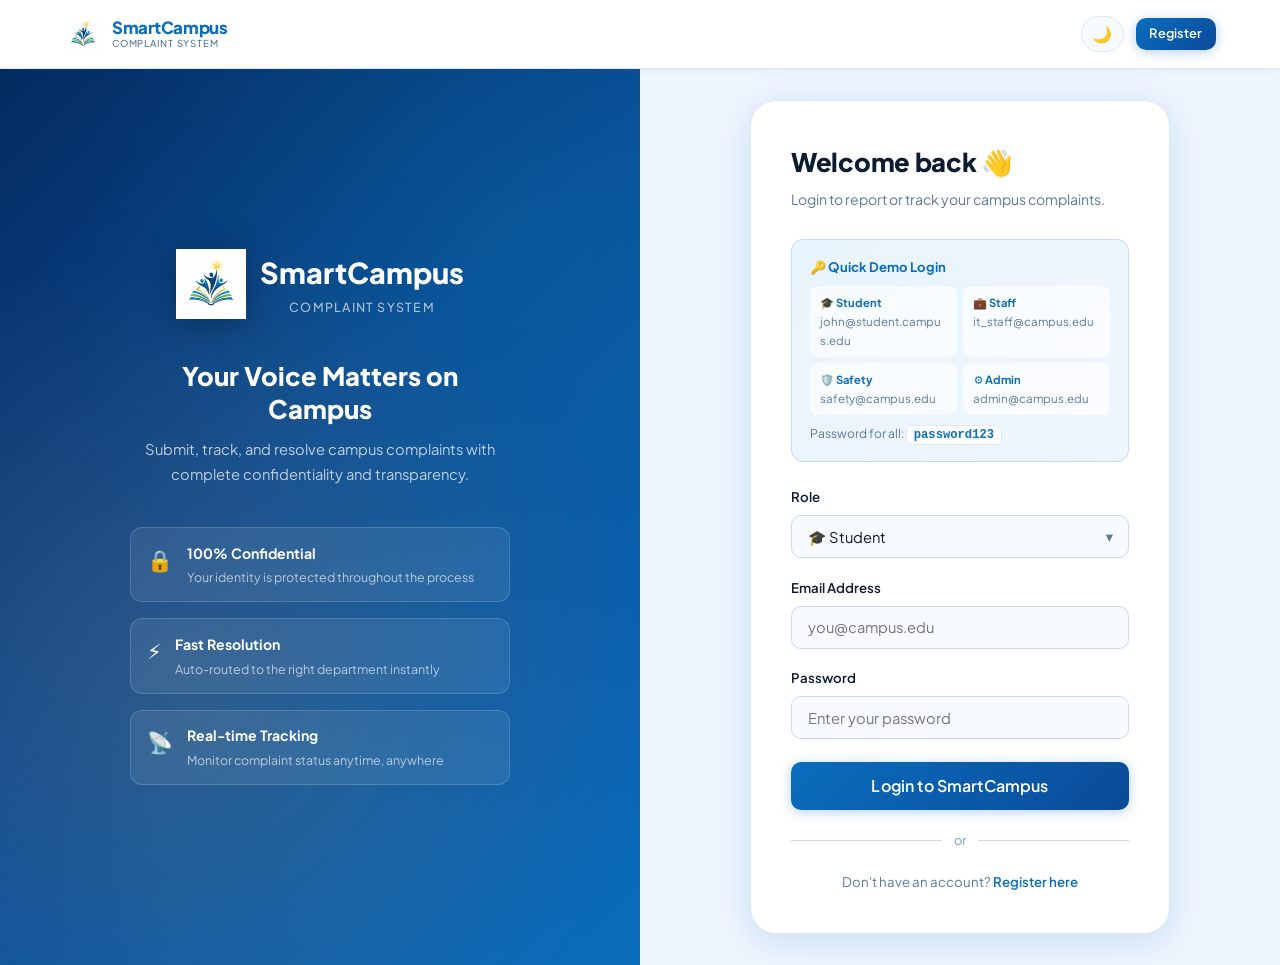
==== smart-campus-complaint-system/frontend/admin-dashboard.html @ 71bb2d89 "Initial commit" ====
<!DOCTYPE html>
<html lang="en">
<head>
    <meta charset="UTF-8">
    <meta name="viewport" content="width=device-width, initial-scale=1.0">
    <title>Admin Dashboard | Smart Campus</title>
    <meta name="description" content="Smart Campus Complaint System — Administrator Control Panel for managing users, complaints, and system analytics.">
    <link href="https://fonts.googleapis.com/css2?family=Inter:wght@400;500;600;700;800&display=swap" rel="stylesheet">
    <link rel="stylesheet" href="css/style.css">
    <link rel="stylesheet" href="css/dark-mode.css">
    <style>
        :root {
            --admin-accent: #0a6ebd;
            --admin-accent2: #00b4a0;
            --admin-danger: #ef4444;
            --admin-success: #10b981;
            --admin-warning: #f4a61d;
            --admin-info: #0a6ebd;
            --sidebar-w: 260px;
        }

        * { box-sizing: border-box; }

        body { margin: 0; font-family: 'Plus Jakarta Sans', sans-serif; }

        /* ── Layout ──────────────────────────────────────── */
        .admin-layout { display: flex; min-height: 100vh; }

        /* ── Sidebar ─────────────────────────────────────── */
        .admin-sidebar {
            width: var(--sidebar-w);
            background: linear-gradient(160deg, #042b5f 0%, #0a4a99 55%, #0a6ebd 100%);
            color: #fff;
            display: flex;
            flex-direction: column;
            position: fixed;
            top: 0; left: 0;
            height: 100vh;
            z-index: 100;
            box-shadow: 4px 0 24px rgba(0,0,0,0.18);
        }

        .sidebar-brand {
            padding: 1.75rem 1.5rem 1.25rem;
            border-bottom: 1px solid rgba(255,255,255,0.1);
        }
        .sidebar-brand .logo-text {
            font-size: 1.3rem;
            font-weight: 800;
            color: #fff;
            letter-spacing: -0.5px;
        }
        .sidebar-brand .logo-text span { color: #a5b4fc; }
        .sidebar-brand .badge-admin {
            display: inline-block;
            margin-top: 0.35rem;
            font-size: 0.7rem;
            font-weight: 700;
            background: rgba(165,180,252,0.18);
            color: #a5b4fc;
            padding: 0.15rem 0.6rem;
            border-radius: 999px;
            letter-spacing: 0.05em;
            text-transform: uppercase;
        }

        .sidebar-nav { padding: 1rem 0.75rem; flex: 1; overflow-y: auto; }
        .nav-section-label {
            font-size: 0.68rem;
            font-weight: 700;
            text-transform: uppercase;
            letter-spacing: 0.1em;
            color: rgba(165,180,252,0.6);
            padding: 0.75rem 0.75rem 0.4rem;
        }
        .sidebar-link {
            display: flex;
            align-items: center;
            gap: 0.75rem;
            padding: 0.65rem 0.9rem;
            border-radius: 10px;
            color: rgba(255,255,255,0.7);
            font-weight: 500;
            font-size: 0.88rem;
            text-decoration: none;
            transition: all 0.2s;
            cursor: pointer;
            border: none;
            background: none;
            width: 100%;
            text-align: left;
        }
        .sidebar-link:hover { background: rgba(255,255,255,0.1); color: #fff; }
        .sidebar-link.active {
            background: rgba(165,180,252,0.2);
            color: #a5b4fc;
            font-weight: 600;
        }
        .sidebar-link .nav-icon { font-size: 1.1rem; width: 20px; text-align: center; }
        .nav-badge {
            margin-left: auto;
            background: #ef4444;
            color: #fff;
            font-size: 0.65rem;
            font-weight: 700;
            padding: 0.1rem 0.45rem;
            border-radius: 999px;
            min-width: 18px;
            text-align: center;
        }

        .sidebar-footer {
            padding: 1rem 0.75rem;
            border-top: 1px solid rgba(255,255,255,0.1);
        }
        .admin-profile {
            display: flex;
            align-items: center;
            gap: 0.75rem;
            padding: 0.6rem 0.75rem;
            border-radius: 10px;
            background: rgba(255,255,255,0.07);
        }
        .admin-avatar {
            width: 36px; height: 36px;
            border-radius: 50%;
            background: linear-gradient(135deg, #6366f1, #8b5cf6);
            display: flex; align-items: center; justify-content: center;
            font-weight: 700; font-size: 0.85rem; color: #fff;
            flex-shrink: 0;
        }
        .admin-profile-info { overflow: hidden; }
        .admin-profile-name { font-size: 0.82rem; font-weight: 600; color: #fff; white-space: nowrap; overflow: hidden; text-overflow: ellipsis; }
        .admin-profile-role { font-size: 0.7rem; color: rgba(165,180,252,0.8); }

        /* ── Main ────────────────────────────────────────── */
        .admin-main {
            margin-left: var(--sidebar-w);
            flex: 1;
            background: var(--background, #f8fafc);
            min-height: 100vh;
            display: flex;
            flex-direction: column;
        }

        /* ── Top bar ─────────────────────────────────────── */
        .admin-topbar {
            display: flex;
            align-items: center;
            justify-content: space-between;
            padding: 1rem 2rem;
            background: var(--surface, #fff);
            border-bottom: 1px solid var(--border, #e2e8f0);
            position: sticky;
            top: 0;
            z-index: 50;
            gap: 1rem;
        }
        .topbar-title { font-size: 1.1rem; font-weight: 700; color: var(--text-main, #0f172a); }
        .topbar-right { display: flex; align-items: center; gap: 0.75rem; }
        .topbar-search {
            padding: 0.45rem 0.9rem;
            border: 1.5px solid var(--border, #e2e8f0);
            border-radius: 999px;
            font-size: 0.85rem;
            background: var(--background, #f8fafc);
            color: var(--text-main, #0f172a);
            outline: none;
            width: 220px;
            transition: border-color 0.2s;
        }
        .topbar-search:focus { border-color: var(--admin-accent); }

        /* ── Content ─────────────────────────────────────── */
        .admin-content { padding: 2rem; flex: 1; }

        /* ── Panels (views) ──────────────────────────────── */
        .panel { display: none; }
        .panel.active { display: block; animation: fadeIn 0.25s ease; }
        @keyframes fadeIn { from { opacity: 0; transform: translateY(8px); } to { opacity: 1; transform: translateY(0); } }

        /* ── Stats Grid ──────────────────────────────────── */
        .kpi-grid {
            display: grid;
            grid-template-columns: repeat(auto-fit, minmax(160px, 1fr));
            gap: 1.25rem;
            margin-bottom: 2rem;
        }
        .kpi-card {
            background: var(--surface, #fff);
            border: 1px solid var(--border, #e2e8f0);
            border-radius: 16px;
            padding: 1.4rem 1.25rem;
            display: flex;
            flex-direction: column;
            gap: 0.5rem;
            box-shadow: 0 2px 12px rgba(0,0,0,0.04);
            position: relative;
            overflow: hidden;
            transition: transform 0.2s, box-shadow 0.2s;
        }
        .kpi-card:hover { transform: translateY(-2px); box-shadow: 0 6px 24px rgba(10,110,189,0.12); }
        .kpi-card::before {
            content: '';
            position: absolute;
            top: 0; left: 0; right: 0;
            height: 3px;
            background: var(--kpi-color, var(--admin-accent));
            border-radius: 16px 16px 0 0;
        }
        .kpi-icon { font-size: 1.6rem; }
        .kpi-value { font-size: 2.2rem; font-weight: 800; color: var(--kpi-color, var(--admin-accent)); line-height: 1; }
        .kpi-label { font-size: 0.8rem; font-weight: 500; color: var(--text-muted, #64748b); }

        /* ── Charts row ──────────────────────────────────── */
        .charts-row {
            display: grid;
            grid-template-columns: 1fr 1fr;
            gap: 1.5rem;
            margin-bottom: 2rem;
        }
        .chart-card {
            background: var(--surface, #fff);
            border: 1px solid var(--border, #e2e8f0);
            border-radius: 16px;
            padding: 1.5rem;
            box-shadow: 0 2px 12px rgba(0,0,0,0.04);
        }
        .chart-card h4 { margin: 0 0 1.25rem; font-size: 0.95rem; font-weight: 700; color: var(--text-main, #0f172a); }

        /* Mini bar chart */
        .mini-bar { display: flex; flex-direction: column; gap: 0.6rem; }
        .bar-row { display: flex; align-items: center; gap: 0.75rem; font-size: 0.82rem; }
        .bar-label { width: 100px; color: var(--text-muted, #64748b); font-weight: 500; flex-shrink: 0; }
        .bar-track { flex: 1; background: var(--border, #e2e8f0); border-radius: 999px; height: 8px; overflow: hidden; }
        .bar-fill { height: 100%; border-radius: 999px; transition: width 0.8s ease; }
        .bar-count { width: 28px; text-align: right; font-weight: 600; color: var(--text-main, #0f172a); }

        /* Donut chart */
        .donut-wrap { display: flex; align-items: center; gap: 1.5rem; flex-wrap: wrap; }
        .donut-svg { flex-shrink: 0; }
        .donut-legend { display: flex; flex-direction: column; gap: 0.5rem; }
        .legend-item { display: flex; align-items: center; gap: 0.5rem; font-size: 0.8rem; }
        .legend-dot { width: 10px; height: 10px; border-radius: 50%; flex-shrink: 0; }

        /* ── Data Tables ─────────────────────────────────── */
        .table-header {
            display: flex;
            justify-content: space-between;
            align-items: center;
            margin-bottom: 1rem;
            flex-wrap: wrap;
            gap: 0.75rem;
        }
        .table-header h3 { margin: 0; font-size: 1rem; font-weight: 700; }
        .table-actions { display: flex; gap: 0.5rem; flex-wrap: wrap; }

        .admin-table-wrap {
            background: var(--surface, #fff);
            border: 1px solid var(--border, #e2e8f0);
            border-radius: 16px;
            overflow: hidden;
            box-shadow: 0 2px 12px rgba(0,0,0,0.04);
        }
        .admin-table {
            width: 100%;
            border-collapse: collapse;
            font-size: 0.85rem;
        }
        .admin-table thead th {
            background: var(--background, #f8fafc);
            padding: 0.85rem 1rem;
            text-align: left;
            font-size: 0.75rem;
            font-weight: 700;
            text-transform: uppercase;
            letter-spacing: 0.05em;
            color: var(--text-muted, #64748b);
            border-bottom: 1px solid var(--border, #e2e8f0);
        }
        .admin-table tbody tr {
            border-bottom: 1px solid var(--border, #e2e8f0);
            transition: background 0.15s;
        }
        .admin-table tbody tr:last-child { border-bottom: none; }
        .admin-table tbody tr:hover { background: rgba(10,110,189,0.04); }
        .admin-table td { padding: 0.85rem 1rem; color: var(--text-main, #0f172a); vertical-align: middle; }

        .user-cell { display: flex; align-items: center; gap: 0.65rem; }
        .user-avatar-sm {
            width: 30px; height: 30px;
            border-radius: 50%;
            display: flex; align-items: center; justify-content: center;
            font-size: 0.75rem; font-weight: 700; color: #fff;
            flex-shrink: 0;
        }
        .user-name-sm { font-weight: 600; color: var(--text-main, #0f172a); }
        .user-email-sm { font-size: 0.75rem; color: var(--text-muted, #64748b); }

        /* ── Badges ──────────────────────────────────────── */
        .role-badge {
            padding: 0.2rem 0.65rem;
            border-radius: 999px;
            font-size: 0.72rem;
            font-weight: 700;
            display: inline-block;
        }
        .role-ADMIN       { background: #ede9fe; color: #6d28d9; }
        .role-STUDENT     { background: #dbeafe; color: #1d4ed8; }
        .role-STAFF       { background: #d1fae5; color: #065f46; }
        .role-DEPARTMENT_HEAD { background: #fef3c7; color: #92400e; }
        .role-SAFETY_OFFICER  { background: #fce7f3; color: #9d174d; }

        .status-badge {
            padding: 0.2rem 0.65rem;
            border-radius: 999px;
            font-size: 0.72rem;
            font-weight: 700;
            display: inline-block;
        }

        /* ── Complaint cards (complaints panel) ──────────── */
        .complaints-toolbar {
            display: flex;
            gap: 0.75rem;
            margin-bottom: 1.5rem;
            flex-wrap: wrap;
            align-items: center;
        }
        .filter-chip {
            padding: 0.35rem 0.9rem;
            border: 1.5px solid var(--border, #e2e8f0);
            border-radius: 999px;
            font-size: 0.82rem;
            font-weight: 500;
            cursor: pointer;
            background: var(--surface, #fff);
            color: var(--text-muted, #64748b);
            transition: all 0.2s;
        }
        .filter-chip.active, .filter-chip:hover {
            border-color: var(--admin-accent);
            color: var(--admin-accent);
            background: rgba(10,110,189,0.07);
        }
        .search-input {
            padding: 0.4rem 0.85rem;
            border: 1.5px solid var(--border, #e2e8f0);
            border-radius: 999px;
            font-size: 0.83rem;
            background: var(--surface, #fff);
            color: var(--text-main, #0f172a);
            outline: none;
            min-width: 200px;
            transition: border-color 0.2s;
        }
        .search-input:focus { border-color: var(--admin-accent); }

        /* Complaint row cards */
        .complaint-row {
            background: var(--surface, #fff);
            border: 1px solid var(--border, #e2e8f0);
            border-radius: 14px;
            padding: 1.2rem 1.5rem;
            margin-bottom: 0.85rem;
            display: flex;
            gap: 1.25rem;
            align-items: flex-start;
            transition: all 0.2s;
            cursor: pointer;
        }
        .complaint-row:hover {
            border-color: rgba(10,110,189,0.35);
            box-shadow: 0 4px 18px rgba(10,110,189,0.1);
        }
        .complaint-row-left { flex: 1; min-width: 0; }
        .complaint-row-right { display: flex; flex-direction: column; gap: 0.5rem; align-items: flex-end; flex-shrink: 0; }
        .complaint-num { font-size: 0.78rem; font-weight: 600; color: var(--admin-accent); margin-bottom: 0.3rem; }
        .complaint-desc { font-size: 0.92rem; font-weight: 600; color: var(--text-main, #0f172a); margin-bottom: 0.4rem; white-space: nowrap; overflow: hidden; text-overflow: ellipsis; }
        .complaint-meta { display: flex; gap: 1rem; flex-wrap: wrap; font-size: 0.78rem; color: var(--text-muted, #64748b); }

        /* ── Buttons ─────────────────────────────────────── */
        .btn { padding: 0.5rem 1rem; border-radius: 8px; font-size: 0.85rem; font-weight: 600; border: none; cursor: pointer; transition: all 0.2s; text-decoration: none; display: inline-flex; align-items: center; gap: 0.4rem; }
        .btn-primary { background: linear-gradient(135deg, var(--admin-accent), var(--admin-accent2)); color: #fff; }
        .btn-primary:hover { opacity: 0.9; transform: translateY(-1px); }
        .btn-secondary { background: var(--background, #f1f5f9); color: var(--text-main, #0f172a); border: 1px solid var(--border, #e2e8f0); }
        .btn-secondary:hover { background: var(--border, #e2e8f0); }
        .btn-danger { background: #fef2f2; color: #ef4444; border: 1px solid #fecaca; }
        .btn-danger:hover { background: #ef4444; color: #fff; }
        .btn-sm { padding: 0.3rem 0.65rem; font-size: 0.77rem; border-radius: 6px; }
        .btn-xs { padding: 0.2rem 0.5rem; font-size: 0.72rem; border-radius: 5px; }

        /* ── Modal ───────────────────────────────────────── */
        .modal-overlay {
            display: none;
            position: fixed; inset: 0;
            background: rgba(0,0,0,0.55);
            backdrop-filter: blur(4px);
            z-index: 200;
            justify-content: center;
            align-items: flex-start;
            padding: 3rem 1rem;
            overflow-y: auto;
        }
        .modal-overlay.open { display: flex; }
        .modal-box {
            background: var(--surface, #fff);
            border-radius: 18px;
            width: 100%;
            max-width: 580px;
            box-shadow: 0 16px 60px rgba(0,0,0,0.2);
            animation: modalIn 0.25s ease;
            margin: auto;
        }
        @keyframes modalIn { from { transform: scale(0.95); opacity: 0; } to { transform: scale(1); opacity: 1; } }
        .modal-head {
            display: flex;
            justify-content: space-between;
            align-items: center;
            padding: 1.5rem 1.75rem;
            border-bottom: 1px solid var(--border, #e2e8f0);
        }
        .modal-head h3 { margin: 0; font-size: 1rem; font-weight: 700; }
        .modal-close { background: none; border: none; font-size: 1.4rem; cursor: pointer; color: var(--text-muted, #64748b); line-height: 1; padding: 0; }
        .modal-body { padding: 1.75rem; }
        .modal-foot { padding: 1rem 1.75rem; border-top: 1px solid var(--border, #e2e8f0); display: flex; gap: 0.75rem; justify-content: flex-end; }

        .form-field { margin-bottom: 1.1rem; }
        .form-field label { display: block; font-size: 0.82rem; font-weight: 600; margin-bottom: 0.4rem; color: var(--text-main, #0f172a); }
        .form-control {
            width: 100%;
            padding: 0.6rem 0.9rem;
            border: 1.5px solid var(--border, #e2e8f0);
            border-radius: 8px;
            font-size: 0.88rem;
            background: var(--background, #f8fafc);
            color: var(--text-main, #0f172a);
            outline: none;
            transition: border-color 0.2s;
            font-family: inherit;
        }
        .form-control:focus { border-color: var(--admin-accent); }

        .detail-grid { display: grid; grid-template-columns: 1fr 1fr; gap: 0.85rem; margin-bottom: 1.25rem; }
        .detail-item .dl { font-size: 0.75rem; color: var(--text-muted, #64748b); font-weight: 500; margin-bottom: 0.15rem; }
        .detail-item .dv { font-size: 0.9rem; font-weight: 600; color: var(--text-main, #0f172a); }

        /* ── Toast ───────────────────────────────────────── */
        .toast-container { position: fixed; bottom: 1.5rem; right: 1.5rem; z-index: 999; display: flex; flex-direction: column; gap: 0.5rem; }
        .toast {
            padding: 0.8rem 1.25rem;
            border-radius: 10px;
            font-size: 0.85rem;
            font-weight: 600;
            color: #fff;
            box-shadow: 0 4px 16px rgba(0,0,0,0.15);
            animation: toastIn 0.3s ease;
            max-width: 320px;
        }
        .toast.success { background: #10b981; }
        .toast.error { background: #ef4444; }
        .toast.info { background: #3b82f6; }
        @keyframes toastIn { from { opacity:0; transform:translateY(8px); } to { opacity:1; transform:translateY(0); } }

        /* ── Empty / Loading states ──────────────────────── */
        .empty-state { text-align: center; padding: 3.5rem 1.5rem; color: var(--text-muted, #64748b); }
        .empty-icon { font-size: 2.5rem; margin-bottom: 0.75rem; }
        .loading-row { text-align: center; padding: 2rem; color: var(--text-muted, #64748b); font-size: 0.9rem; animation: pulse 1.5s infinite; }
        @keyframes pulse { 0%,100%{opacity:1;} 50%{opacity:0.5;} }

        /* ── Confirm dialog ──────────────────────────────── */
        .confirm-modal { max-width: 400px; }
        .confirm-icon { font-size: 2.5rem; text-align: center; margin-bottom: 0.75rem; }
        .confirm-text { text-align: center; font-size: 0.9rem; color: var(--text-muted, #64748b); margin-bottom: 0.5rem; }
        .confirm-name { text-align: center; font-weight: 700; color: var(--text-main, #0f172a); margin-bottom: 1.25rem; }
    </style>
</head>
<body>
<div class="admin-layout">

    <!-- ════════════ SIDEBAR ════════════ -->
    <aside class="admin-sidebar">
        <div class="sidebar-brand">
            <div style="display:flex;align-items:center;gap:10px;margin-bottom:0.4rem;">
                <img src="assets/images/logo.png" alt="Logo" style="width:40px;height:40px;object-fit:contain;filter:brightness(1.1)drop-shadow(0 2px 6px rgba(0,0,0,0.3));" onerror="this.style.display='none'">
                <div>
                    <div class="logo-text" style="font-size:1.1rem;">SmartCampus</div>
                    <div class="badge-admin">Admin Panel</div>
                </div>
            </div>
        </div>

        <nav class="sidebar-nav">
            <div class="nav-section-label">Main</div>
            <button class="sidebar-link active" onclick="showPanel('overview')" id="nav-overview">
                <span class="nav-icon">📊</span> Overview
            </button>
            <button class="sidebar-link" onclick="showPanel('complaints')" id="nav-complaints">
                <span class="nav-icon">📋</span> All Complaints
                <span class="nav-badge" id="nav-pending-count">—</span>
            </button>

            <div class="nav-section-label" style="margin-top:0.5rem;">Management</div>
            <button class="sidebar-link" onclick="showPanel('users')" id="nav-users">
                <span class="nav-icon">👥</span> Manage Users
            </button>
            <button class="sidebar-link" onclick="showPanel('categories')" id="nav-categories">
                <span class="nav-icon">📁</span> Categories
            </button>
            <button class="sidebar-link" onclick="showPanel('departments')" id="nav-departments">
                <span class="nav-icon">🏢</span> Departments
            </button>
        </nav>

        <div class="sidebar-footer">
            <div class="admin-profile">
                <div class="admin-avatar" id="sidebar-avatar">A</div>
                <div class="admin-profile-info">
                    <div class="admin-profile-name" id="sidebar-email">Administrator</div>
                    <div class="admin-profile-role">System Admin</div>
                </div>
            </div>
            <button class="sidebar-link" onclick="doLogout()" style="margin-top:0.5rem;color:#fca5a5;">
                <span class="nav-icon">🚪</span> Logout
            </button>
            <button id="theme-toggle" class="sidebar-link" style="margin-top:0.25rem;">
                <span class="nav-icon">🌙</span> Toggle Theme
            </button>
        </div>
    </aside>

    <!-- ════════════ MAIN ════════════ -->
    <div class="admin-main">

        <!-- Top Bar -->
        <div class="admin-topbar">
            <div class="topbar-title" id="topbar-title">System Overview</div>
            <div class="topbar-right">
                <input type="text" id="global-search" class="topbar-search" placeholder="🔍  Search complaints...">
                <span id="topbar-user" style="font-size:0.85rem;font-weight:500;color:var(--text-muted);"></span>
            </div>
        </div>

        <!-- Content -->
        <div class="admin-content">

            <!-- ── PANEL: Overview ── -->
            <div id="panel-overview" class="panel active">

                <div style="margin-bottom:1.75rem;">
                    <h2 style="margin:0 0 0.25rem;font-size:1.5rem;font-weight:800;">Welcome back, Administrator 👋</h2>
                    <p style="margin:0;color:var(--text-muted);font-size:0.9rem;">Here's what's happening across the campus system today.</p>
                </div>

                <!-- KPI Cards -->
                <div class="kpi-grid" id="kpi-grid">
                    <div class="kpi-card" style="--kpi-color:#6366f1;"><span class="kpi-icon">📈</span><span class="kpi-value" id="kpi-total">—</span><span class="kpi-label">Total Complaints</span></div>
                    <div class="kpi-card" style="--kpi-color:#f59e0b;"><span class="kpi-icon">⏳</span><span class="kpi-value" id="kpi-pending">—</span><span class="kpi-label">Pending</span></div>
                    <div class="kpi-card" style="--kpi-color:#3b82f6;"><span class="kpi-icon">🔄</span><span class="kpi-value" id="kpi-inprogress">—</span><span class="kpi-label">In Progress</span></div>
                    <div class="kpi-card" style="--kpi-color:#10b981;"><span class="kpi-icon">✅</span><span class="kpi-value" id="kpi-resolved">—</span><span class="kpi-label">Resolved</span></div>
                    <div class="kpi-card" style="--kpi-color:#7c3aed;"><span class="kpi-icon">🚨</span><span class="kpi-value" id="kpi-escalated">—</span><span class="kpi-label">Escalated</span></div>
                    <div class="kpi-card" style="--kpi-color:#0ea5e9;"><span class="kpi-icon">👤</span><span class="kpi-value" id="kpi-users">—</span><span class="kpi-label">Total Users</span></div>
                </div>

                <!-- Charts -->
                <div class="charts-row">
                    <div class="chart-card">
                        <h4>📊 Complaints by Status</h4>
                        <div class="mini-bar" id="status-chart">
                            <div class="loading-row">Loading chart...</div>
                        </div>
                    </div>
                    <div class="chart-card">
                        <h4>📁 Complaints by Category</h4>
                        <div class="mini-bar" id="category-chart">
                            <div class="loading-row">Loading chart...</div>
                        </div>
                    </div>
                </div>

                <!-- Recent Complaints -->
                <div style="background:var(--surface);border:1px solid var(--border);border-radius:16px;overflow:hidden;box-shadow:0 2px 12px rgba(0,0,0,0.04);">
                    <div style="padding:1.25rem 1.5rem;border-bottom:1px solid var(--border);display:flex;justify-content:space-between;align-items:center;">
                        <h4 style="margin:0;font-size:0.95rem;font-weight:700;">🕐 Recent Activity</h4>
                        <button class="btn btn-secondary btn-sm" onclick="showPanel('complaints')">View All</button>
                    </div>
                    <table class="admin-table">
                        <thead>
                            <tr>
                                <th>Complaint #</th>
                                <th>Description</th>
                                <th>Category</th>
                                <th>Status</th>
                                <th>Priority</th>
                                <th>Date</th>
                            </tr>
                        </thead>
                        <tbody id="recent-tbody">
                            <tr><td colspan="6" class="loading-row">Loading...</td></tr>
                        </tbody>
                    </table>
                </div>
            </div>

            <!-- ── PANEL: Complaints ── -->
            <div id="panel-complaints" class="panel">
                <div class="table-header">
                    <h3>📋 All Complaints Registry</h3>
                    <div class="table-actions">
                        <button class="btn btn-secondary btn-sm" onclick="loadComplaints()">🔄 Refresh</button>
                    </div>
                </div>

                <div class="complaints-toolbar">
                    <button class="filter-chip active" data-status="ALL">All</button>
                    <button class="filter-chip" data-status="PENDING">⏳ Pending</button>
                    <button class="filter-chip" data-status="IN_PROGRESS">🔄 In Progress</button>
                    <button class="filter-chip" data-status="RESOLVED">✅ Resolved</button>
                    <button class="filter-chip" data-status="CLOSED">🔒 Closed</button>
                    <button class="filter-chip" data-status="ESCALATED">🚨 Escalated</button>
                    <input type="text" id="complaint-search" class="search-input" placeholder="Search description or category...">
                </div>

                <div id="complaint-cards">
                    <div class="loading-row">Loading complaints...</div>
                </div>
            </div>

            <!-- ── PANEL: Users ── -->
            <div id="panel-users" class="panel">
                <div class="table-header">
                    <h3>👥 User Management</h3>
                    <div class="table-actions">
                        <input type="text" id="user-search" class="search-input" placeholder="Search name or email...">
                        <select id="user-role-filter" class="form-control" style="width:auto;padding:0.4rem 0.75rem;">
                            <option value="ALL">All Roles</option>
                            <option value="STUDENT">Student</option>
                            <option value="STAFF">Staff</option>
                            <option value="DEPARTMENT_HEAD">Dept. Head</option>
                            <option value="SAFETY_OFFICER">Safety Officer</option>
                            <option value="ADMIN">Admin</option>
                        </select>
                        <button class="btn btn-secondary btn-sm" onclick="loadUsers()">🔄 Refresh</button>
                    </div>
                </div>

                <div class="admin-table-wrap">
                    <table class="admin-table">
                        <thead>
                            <tr>
                                <th>User</th>
                                <th>College ID</th>
                                <th>Role</th>
                                <th>Department</th>
                                <th>Year / Section</th>
                                <th>Phone</th>
                                <th>Actions</th>
                            </tr>
                        </thead>
                        <tbody id="users-tbody">
                            <tr><td colspan="7" class="loading-row">Loading users...</td></tr>
                        </tbody>
                    </table>
                </div>
            </div>

            <!-- ── PANEL: Categories ── -->
            <div id="panel-categories" class="panel">
                <div class="table-header">
                    <h3>📁 Complaint Categories</h3>
                </div>
                <div class="admin-table-wrap">
                    <table class="admin-table">
                        <thead>
                            <tr><th>ID</th><th>Category Name</th><th>Type</th><th>Default Department</th></tr>
                        </thead>
                        <tbody>
                            <tr><td>1</td><td>Hostel</td><td><span class="role-badge role-STUDENT">NORMAL</span></td><td>Hostel Department</td></tr>
                            <tr><td>2</td><td>Internet/Wi-Fi</td><td><span class="role-badge role-STUDENT">NORMAL</span></td><td>IT Department</td></tr>
                            <tr><td>3</td><td>Electricity</td><td><span class="role-badge role-STUDENT">NORMAL</span></td><td>Electrical Department</td></tr>
                            <tr><td>4</td><td>Water</td><td><span class="role-badge role-STUDENT">NORMAL</span></td><td>Maintenance Department</td></tr>
                            <tr><td>5</td><td>Cleaning</td><td><span class="role-badge role-STUDENT">NORMAL</span></td><td>Maintenance Department</td></tr>
                            <tr><td>6</td><td>Infrastructure</td><td><span class="role-badge role-STUDENT">NORMAL</span></td><td>Maintenance Department</td></tr>
                            <tr><td>7</td><td>Ragging</td><td><span class="role-badge role-SAFETY_OFFICER">SENSITIVE</span></td><td>Student Welfare</td></tr>
                            <tr><td>8</td><td>Harassment</td><td><span class="role-badge role-SAFETY_OFFICER">SENSITIVE</span></td><td>Student Welfare</td></tr>
                            <tr><td>9</td><td>Suspected drug activity</td><td><span class="role-badge role-SAFETY_OFFICER">SENSITIVE</span></td><td>Student Welfare</td></tr>
                        </tbody>
                    </table>
                </div>
            </div>

            <!-- ── PANEL: Departments ── -->
            <div id="panel-departments" class="panel">
                <div class="table-header">
                    <h3>🏢 Departments</h3>
                </div>
                <div class="admin-table-wrap">
                    <table class="admin-table">
                        <thead>
                            <tr><th>ID</th><th>Department Name</th><th>Description</th></tr>
                        </thead>
                        <tbody>
                            <tr><td>1</td><td>Hostel Department</td><td>Handles hostel related issues</td></tr>
                            <tr><td>2</td><td>IT Department</td><td>Handles internet and network issues</td></tr>
                            <tr><td>3</td><td>Electrical Department</td><td>Handles electricity and wiring issues</td></tr>
                            <tr><td>4</td><td>Maintenance Department</td><td>Handles water, cleaning and infrastructure</td></tr>
                            <tr><td>5</td><td>Student Welfare</td><td>Handles student safety, anti-ragging and sensitive issues</td></tr>
                        </tbody>
                    </table>
                </div>
            </div>

        </div><!-- /admin-content -->
    </div><!-- /admin-main -->
</div><!-- /admin-layout -->

<!-- Toast container -->
<div class="toast-container" id="toast-container"></div>

<!-- ══ MODAL: Manage Complaint ══ -->
<div class="modal-overlay" id="complaint-modal">
    <div class="modal-box">
        <div class="modal-head">
            <h3 id="cm-title">Manage Complaint</h3>
            <button class="modal-close" onclick="closeComplaintModal()">✕</button>
        </div>
        <div class="modal-body">
            <div class="detail-grid" id="cm-details"></div>
            <div class="form-field">
                <label for="cm-status">Update Status</label>
                <select id="cm-status" class="form-control">
                    <option value="PENDING">Pending</option>
                    <option value="ASSIGNED">Assigned</option>
                    <option value="IN_PROGRESS">In Progress</option>
                    <option value="RESOLVED">Resolved</option>
                    <option value="CLOSED">Closed</option>
                    <option value="ESCALATED">Escalated</option>
                    <option value="REJECTED">Rejected</option>
                    <option value="REOPENED">Reopened</option>
                </select>
            </div>
            <div class="form-field">
                <label for="cm-comment">Admin Comment</label>
                <textarea id="cm-comment" class="form-control" rows="3" placeholder="Describe the action taken or resolution details..."></textarea>
            </div>
        </div>
        <div class="modal-foot">
            <button class="btn btn-secondary" onclick="closeComplaintModal()">Cancel</button>
            <button class="btn btn-primary" onclick="submitComplaintUpdate()">💾 Save Changes</button>
        </div>
    </div>
</div>

<!-- ══ MODAL: Change User Role ══ -->
<div class="modal-overlay" id="role-modal">
    <div class="modal-box" style="max-width:400px;">
        <div class="modal-head">
            <h3>Change User Role</h3>
            <button class="modal-close" onclick="closeRoleModal()">✕</button>
        </div>
        <div class="modal-body">
            <div class="form-field">
                <label>User</label>
                <p id="rm-user-name" style="font-weight:700;margin:0.15rem 0 0.75rem;"></p>
            </div>
            <div class="form-field">
                <label for="rm-role">New Role</label>
                <select id="rm-role" class="form-control">
                    <option value="STUDENT">Student</option>
                    <option value="STAFF">Staff</option>
                    <option value="DEPARTMENT_HEAD">Department Head</option>
                    <option value="SAFETY_OFFICER">Safety Officer</option>
                    <option value="ADMIN">Admin</option>
                </select>
            </div>
        </div>
        <div class="modal-foot">
            <button class="btn btn-secondary" onclick="closeRoleModal()">Cancel</button>
            <button class="btn btn-primary" onclick="submitRoleChange()">✅ Update Role</button>
        </div>
    </div>
</div>

<!-- ══ MODAL: Delete Confirm ══ -->
<div class="modal-overlay" id="delete-modal">
    <div class="modal-box confirm-modal">
        <div class="modal-head">
            <h3>Confirm Delete</h3>
            <button class="modal-close" onclick="closeDeleteModal()">✕</button>
        </div>
        <div class="modal-body" style="text-align:center;">
            <div class="confirm-icon">⚠️</div>
            <div class="confirm-text">You are about to permanently delete user:</div>
            <div class="confirm-name" id="dm-user-name"></div>
            <div class="confirm-text">This action <strong>cannot be undone</strong>.</div>
        </div>
        <div class="modal-foot">
            <button class="btn btn-secondary" onclick="closeDeleteModal()">Cancel</button>
            <button class="btn btn-danger" onclick="confirmDelete()">🗑️ Delete User</button>
        </div>
    </div>
</div>

<script src="js/utils/theme.js"></script>
<script src="js/utils/auth.js?v=2"></script>
<script src="js/api/api.js?v=2"></script>
<script>
// ─── Auth Guard ──────────────────────────────────────────────────────
redirectIfNotLoggedIn();
const user = getUser();
if (user) {
    if (!user.roles.includes('ROLE_ADMIN')) {
        window.location.href = getDashboardForUser(user);
    }
    const initials = (user.email || 'A').charAt(0).toUpperCase();
    document.getElementById('sidebar-avatar').textContent = initials;
    document.getElementById('sidebar-email').textContent = user.email;
    document.getElementById('topbar-user').textContent = user.email;
}

function doLogout() { clearSession(); window.location.href = 'login.html'; }

// ─── Toast ───────────────────────────────────────────────────────────
function showToast(msg, type = 'info') {
    const container = document.getElementById('toast-container');
    const toast = document.createElement('div');
    toast.className = `toast ${type}`;
    toast.textContent = msg;
    container.appendChild(toast);
    setTimeout(() => toast.remove(), 3500);
}

// ─── Panel navigation ────────────────────────────────────────────────
const panels = ['overview', 'complaints', 'users', 'categories', 'departments'];
const panelTitles = {
    overview: 'System Overview',
    complaints: 'All Complaints Registry',
    users: 'User Management',
    categories: 'Complaint Categories',
    departments: 'Departments'
};

function showPanel(name) {
    panels.forEach(p => {
        document.getElementById(`panel-${p}`).classList.remove('active');
        const nav = document.getElementById(`nav-${p}`);
        if (nav) nav.classList.remove('active');
    });
    document.getElementById(`panel-${name}`).classList.add('active');
    const nav = document.getElementById(`nav-${name}`);
    if (nav) nav.classList.add('active');
    document.getElementById('topbar-title').textContent = panelTitles[name] || name;

    if (name === 'users') loadUsers();
    if (name === 'complaints') loadComplaints();
}

// ─── Color helpers ───────────────────────────────────────────────────
const STATUS_COLORS = {
    PENDING: '#f59e0b', ASSIGNED: '#3b82f6', IN_PROGRESS: '#3b82f6',
    RESOLVED: '#10b981', CLOSED: '#6b7280', REJECTED: '#ef4444',
    REOPENED: '#ec4899', ESCALATED: '#7c3aed'
};
const PRIORITY_COLORS = { LOW: '#10b981', MEDIUM: '#f59e0b', HIGH: '#ef4444', CRITICAL: '#7c3aed' };

function statusBadge(status) {
    const c = STATUS_COLORS[status] || '#6b7280';
    return `<span class="status-badge" style="background:${c}22;color:${c};">${(status||'').replace(/_/g,' ')}</span>`;
}
function priorityBadge(p) {
    const c = PRIORITY_COLORS[p] || '#6b7280';
    return `<span class="status-badge" style="background:${c}22;color:${c};">${p||'—'}</span>`;
}
function roleBadge(role) {
    return `<span class="role-badge role-${role}">${(role||'').replace(/_/g,' ')}</span>`;
}
function avatarColor(str) {
    const colors = ['#6366f1','#8b5cf6','#ec4899','#10b981','#3b82f6','#f59e0b','#ef4444'];
    let h = 0; for (let c of (str||'')) h = c.charCodeAt(0) + h;
    return colors[h % colors.length];
}
function fmtDate(d) {
    if (!d) return '—';
    return new Date(d).toLocaleDateString('en-IN', { day:'2-digit', month:'short', year:'numeric' });
}

// ─── Overview ────────────────────────────────────────────────────────
async function loadOverview() {
    try {
        const [stats, complaints] = await Promise.all([
            api.getAdminStats(),
            api.getStaffComplaints()
        ]);

        document.getElementById('kpi-total').textContent     = stats.totalComplaints;
        document.getElementById('kpi-pending').textContent   = stats.pending;
        document.getElementById('kpi-inprogress').textContent= stats.inProgress;
        document.getElementById('kpi-resolved').textContent  = stats.resolved;
        document.getElementById('kpi-escalated').textContent = stats.escalated;
        document.getElementById('kpi-users').textContent     = stats.totalUsers;
        document.getElementById('nav-pending-count').textContent = stats.pending;

        renderStatusChart(stats);
        renderCategoryChart(complaints);
        renderRecentTable(complaints.slice(0, 8));
    } catch(e) {
        showToast('Failed to load overview: ' + e.message, 'error');
    }
}

function renderStatusChart(stats) {
    const el = document.getElementById('status-chart');
    const items = [
        { label: 'Pending',     value: stats.pending,     color: '#f59e0b' },
        { label: 'In Progress', value: stats.inProgress,  color: '#3b82f6' },
        { label: 'Resolved',    value: stats.resolved,    color: '#10b981' },
        { label: 'Escalated',   value: stats.escalated,   color: '#7c3aed' },
    ];
    const max = Math.max(...items.map(i => i.value), 1);
    el.innerHTML = items.map(i => `
        <div class="bar-row">
            <span class="bar-label">${i.label}</span>
            <div class="bar-track"><div class="bar-fill" style="width:${(i.value/max)*100}%;background:${i.color};"></div></div>
            <span class="bar-count">${i.value}</span>
        </div>`).join('');
}

function renderCategoryChart(complaints) {
    const el = document.getElementById('category-chart');
    const cats = {};
    complaints.forEach(c => {
        const k = c.categoryName || 'Unknown';
        cats[k] = (cats[k] || 0) + 1;
    });
    const sorted = Object.entries(cats).sort((a,b)=>b[1]-a[1]).slice(0, 6);
    const max = Math.max(...sorted.map(([,v])=>v), 1);
    const colors = ['#6366f1','#3b82f6','#10b981','#f59e0b','#ef4444','#8b5cf6'];
    el.innerHTML = sorted.length ? sorted.map(([k,v], i) => `
        <div class="bar-row">
            <span class="bar-label" style="width:120px;font-size:0.78rem;">${k}</span>
            <div class="bar-track"><div class="bar-fill" style="width:${(v/max)*100}%;background:${colors[i%colors.length]};"></div></div>
            <span class="bar-count">${v}</span>
        </div>`).join('') : '<p style="color:var(--text-muted);font-size:0.85rem;">No data yet.</p>';
}

function renderRecentTable(complaints) {
    const tbody = document.getElementById('recent-tbody');
    if (!complaints.length) {
        tbody.innerHTML = '<tr><td colspan="6"><div class="empty-state"><div class="empty-icon">📭</div><p>No complaints yet.</p></div></td></tr>';
        return;
    }
    tbody.innerHTML = complaints.map(c => `
        <tr>
            <td style="font-weight:600;color:var(--admin-accent);font-size:0.82rem;">${c.complaintNumber||'—'}</td>
            <td style="max-width:220px;overflow:hidden;text-overflow:ellipsis;white-space:nowrap;">${c.description||'—'}</td>
            <td>${c.categoryName||'—'}</td>
            <td>${statusBadge(c.status)}</td>
            <td>${priorityBadge(c.priority)}</td>
            <td style="font-size:0.8rem;">${fmtDate(c.createdAt)}</td>
        </tr>`).join('');
}

// ─── Complaints Panel ────────────────────────────────────────────────
let allComplaints = [];
let cFilter = 'ALL';

async function loadComplaints() {
    document.getElementById('complaint-cards').innerHTML = '<div class="loading-row">Loading complaints...</div>';
    try {
        allComplaints = await api.getStaffComplaints();
        renderComplaintCards();
    } catch(e) {
        document.getElementById('complaint-cards').innerHTML = `<div class="empty-state"><div class="empty-icon">⚠️</div><p>${e.message}</p></div>`;
    }
}

document.querySelectorAll('.filter-chip').forEach(btn => {
    btn.addEventListener('click', () => {
        document.querySelectorAll('.filter-chip').forEach(b => b.classList.remove('active'));
        btn.classList.add('active');
        cFilter = btn.dataset.status;
        renderComplaintCards();
    });
});

document.getElementById('complaint-search').addEventListener('input', renderComplaintCards);

function renderComplaintCards() {
    const q = (document.getElementById('complaint-search').value || '').toLowerCase();
    let list = cFilter === 'ALL' ? allComplaints : allComplaints.filter(c => c.status === cFilter);
    if (q) list = list.filter(c => (c.description||'').toLowerCase().includes(q) || (c.categoryName||'').toLowerCase().includes(q));

    const el = document.getElementById('complaint-cards');
    if (!list.length) {
        el.innerHTML = '<div class="empty-state"><div class="empty-icon">📭</div><p>No complaints match this filter.</p></div>';
        return;
    }
    el.innerHTML = list.map(c => {
        const sc = STATUS_COLORS[c.status] || '#6b7280';
        const pc = PRIORITY_COLORS[c.priority] || '#6b7280';
        return `
        <div class="complaint-row" onclick='openComplaintModal(${JSON.stringify(c)})'>
            <div class="complaint-row-left">
                <div class="complaint-num">${c.complaintNumber || '#'+c.id}</div>
                <div class="complaint-desc">${c.description||'No description'}</div>
                <div class="complaint-meta">
                    <span>📁 ${c.categoryName||'—'}</span>
                    <span>📍 ${c.location||'—'}</span>
                    <span>🏢 ${c.departmentName||'Unassigned'}</span>
                    <span>📅 ${fmtDate(c.createdAt)}</span>
                </div>
            </div>
            <div class="complaint-row-right">
                <span class="status-badge" style="background:${sc}22;color:${sc};">${(c.status||'').replace(/_/g,' ')}</span>
                <span class="status-badge" style="background:${pc}22;color:${pc};">${c.priority||'—'}</span>
                <button class="btn btn-primary btn-xs" onclick="event.stopPropagation();openComplaintModal(${JSON.stringify(c).replace(/"/g,'&quot;')})">Manage</button>
            </div>
        </div>`;
    }).join('');
}

// Complaint Modal
let activeCId = null;
async function openComplaintModal(c) {
    activeCId = c.id;
    document.getElementById('cm-title').textContent = `Manage Complaint ${c.complaintNumber||'#'+c.id}`;
    document.getElementById('cm-status').value = c.status || 'PENDING';
    document.getElementById('cm-comment').value = '';
    document.getElementById('cm-details').innerHTML = `
        <div class="detail-item"><div class="dl">Status</div><div class="dv">${statusBadge(c.status)}</div></div>
        <div class="detail-item"><div class="dl">Priority</div><div class="dv">${priorityBadge(c.priority)}</div></div>
        <div class="detail-item"><div class="dl">Category</div><div class="dv">${c.categoryName||'—'}</div></div>
        <div class="detail-item"><div class="dl">Department</div><div class="dv">${c.departmentName||'Unassigned'}</div></div>
        <div class="detail-item"><div class="dl">Location</div><div class="dv">${c.location||'—'}</div></div>
        <div class="detail-item"><div class="dl">Submitted</div><div class="dv">${fmtDate(c.createdAt)}</div></div>
        <div class="detail-item" style="grid-column:1/-1;"><div class="dl">Description</div><div class="dv" style="font-weight:400;line-height:1.5;">${c.description||'—'}</div></div>
        <div class="detail-item" style="grid-column:1/-1;" id="cm-attachments-section">
            <div class="dl">📎 Attachments</div>
            <div class="dv" id="cm-attachments"><span style="color:var(--text-muted);font-size:0.85rem;">Loading attachments...</span></div>
        </div>
    `;
    document.getElementById('complaint-modal').classList.add('open');

    // Fetch attachments asynchronously
    try {
        const attachments = await api.getAttachments(c.id);
        const container = document.getElementById('cm-attachments');
        if (!attachments || attachments.length === 0) {
            container.innerHTML = '<span style="color:var(--text-muted);font-size:0.85rem;">No attachments uploaded.</span>';
        } else {
            container.innerHTML = `
                <div style="display:flex;flex-wrap:wrap;gap:10px;margin-top:6px;">
                    ${attachments.map(a => {
                        const isImage = (a.fileType || '').startsWith('image/');
                        const viewUrl = `http://localhost:8080/api/attachments/view/${a.filePath}`;
                        if (isImage) {
                            return `<a href="${viewUrl}" target="_blank" title="${a.fileName}" style="display:block;">
                                <img src="${viewUrl}"
                                     alt="${a.fileName}"
                                     style="width:110px;height:90px;object-fit:cover;border-radius:8px;border:2px solid #e5e7eb;cursor:pointer;transition:transform 0.2s;"
                                     onmouseover="this.style.transform='scale(1.06)'"
                                     onmouseout="this.style.transform='scale(1)'"
                                     onerror="this.parentElement.innerHTML='<span style=\'font-size:0.8rem;color:#ef4444;\'>⚠️ Could not load image</span>'">
                            </a>`;
                        } else {
                            return `<a href="${viewUrl}" target="_blank"
                                style="display:flex;align-items:center;gap:6px;padding:8px 12px;background:#f3f4f6;border-radius:8px;text-decoration:none;color:inherit;font-size:0.82rem;border:1px solid #e5e7eb;">
                                📄 ${a.fileName}
                            </a>`;
                        }
                    }).join('')}
                </div>`;
        }
    } catch(e) {
        const container = document.getElementById('cm-attachments');
        if (container) container.innerHTML = `<span style="color:#ef4444;font-size:0.85rem;">Failed to load attachments: ${e.message}</span>`;
    }
}
function closeComplaintModal() { document.getElementById('complaint-modal').classList.remove('open'); }

async function submitComplaintUpdate() {
    const status = document.getElementById('cm-status').value;
    const comment = document.getElementById('cm-comment').value.trim();
    if (!comment) { showToast('Please enter a comment.', 'error'); return; }
    try {
        await api.updateStatus(activeCId, status, comment);
        showToast('Status updated successfully!', 'success');
        closeComplaintModal();
        loadComplaints();
        loadOverview();
    } catch(e) {
        showToast(e.message || 'Failed to update.', 'error');
    }
}

// ─── Users Panel ─────────────────────────────────────────────────────
let allUsers = [];

async function loadUsers() {
    document.getElementById('users-tbody').innerHTML = '<tr><td colspan="7" class="loading-row">Loading users...</td></tr>';
    try {
        allUsers = await api.getAllUsers();
        renderUsersTable();
    } catch(e) {
        document.getElementById('users-tbody').innerHTML = `<tr><td colspan="7"><div class="empty-state"><div class="empty-icon">⚠️</div><p>${e.message}</p></div></td></tr>`;
    }
}

document.getElementById('user-search').addEventListener('input', renderUsersTable);
document.getElementById('user-role-filter').addEventListener('change', renderUsersTable);

function renderUsersTable() {
    const q = (document.getElementById('user-search').value || '').toLowerCase();
    const rf = document.getElementById('user-role-filter').value;
    let list = allUsers;
    if (q) list = list.filter(u => (u.name||'').toLowerCase().includes(q) || (u.email||'').toLowerCase().includes(q));
    if (rf !== 'ALL') list = list.filter(u => u.role === rf);

    const tbody = document.getElementById('users-tbody');
    if (!list.length) {
        tbody.innerHTML = '<tr><td colspan="7"><div class="empty-state"><div class="empty-icon">👤</div><p>No users found.</p></div></td></tr>';
        return;
    }
    tbody.innerHTML = list.map(u => {
        const color = avatarColor(u.email);
        const initials = (u.name||u.email||'?').charAt(0).toUpperCase();
        return `<tr>
            <td>
                <div class="user-cell">
                    <div class="user-avatar-sm" style="background:${color};">${initials}</div>
                    <div>
                        <div class="user-name-sm">${u.name||'—'}</div>
                        <div class="user-email-sm">${u.email}</div>
                    </div>
                </div>
            </td>
            <td>${u.collegeId||'—'}</td>
            <td>${roleBadge(u.role)}</td>
            <td>${u.department||'—'}</td>
            <td>${u.year ? 'Year '+u.year + (u.section ? ' / '+u.section : '') : '—'}</td>
            <td>${u.phoneNumber||'—'}</td>
            <td>
                <div style="display:flex;gap:0.4rem;flex-wrap:wrap;">
                    <button class="btn btn-secondary btn-xs" onclick="openRoleModal(${u.id},'${u.name||u.email}','${u.role}')">✏️ Role</button>
                    <button class="btn btn-danger btn-xs" onclick="openDeleteModal(${u.id},'${u.name||u.email}')">🗑️</button>
                </div>
            </td>
        </tr>`;
    }).join('');
}

// Role Modal
let activeUserId = null;
function openRoleModal(id, name, currentRole) {
    activeUserId = id;
    document.getElementById('rm-user-name').textContent = name;
    document.getElementById('rm-role').value = currentRole;
    document.getElementById('role-modal').classList.add('open');
}
function closeRoleModal() { document.getElementById('role-modal').classList.remove('open'); }

async function submitRoleChange() {
    const role = document.getElementById('rm-role').value;
    try {
        await api.changeUserRole(activeUserId, role);
        showToast('Role updated successfully!', 'success');
        closeRoleModal();
        loadUsers();
    } catch(e) {
        showToast(e.message || 'Failed to update role.', 'error');
    }
}

// Delete Modal
let deleteUserId = null;
function openDeleteModal(id, name) {
    deleteUserId = id;
    document.getElementById('dm-user-name').textContent = name;
    document.getElementById('delete-modal').classList.add('open');
}
function closeDeleteModal() { document.getElementById('delete-modal').classList.remove('open'); }

async function confirmDelete() {
    try {
        await api.deleteUser(deleteUserId);
        showToast('User deleted successfully.', 'success');
        closeDeleteModal();
        loadUsers();
    } catch(e) {
        showToast(e.message || 'Failed to delete user.', 'error');
    }
}

// Close modals on backdrop click
['complaint-modal','role-modal','delete-modal'].forEach(id => {
    document.getElementById(id).addEventListener('click', function(e) {
        if (e.target === this) this.classList.remove('open');
    });
});

// Global search redirects to complaints panel
document.getElementById('global-search').addEventListener('input', function() {
    if (this.value.trim()) {
        showPanel('complaints');
        document.getElementById('complaint-search').value = this.value;
        renderComplaintCards();
    }
});

// ─── Init ────────────────────────────────────────────────────────────
loadOverview();
</script>
</body>
</html>
---- smart-campus-complaint-system/frontend/css/style.css ----
@import url('https://fonts.googleapis.com/css2?family=Plus+Jakarta+Sans:wght@400;500;600;700;800&display=swap');

/* ═══════════════════════════════════════
   DESIGN TOKENS
═══════════════════════════════════════ */
:root {
    /* Brand Colors - Teal/Navy/Gold (matches logo) */
    --primary:        #0a6ebd;
    --primary-dark:   #075a9e;
    --primary-light:  #e8f4fd;
    --secondary:      #f4a61d;
    --secondary-dark: #d4900a;
    --accent:         #00b4a0;
    --accent-dark:    #009688;

    /* Backgrounds */
    --bg:          #f0f6ff;
    --background:  var(--bg);
    --surface:     #ffffff;
    --surface-2:   #f7faff;
    --sidebar-bg:  linear-gradient(160deg, #042b5f 0%, #0a4a99 55%, #0a6ebd 100%);

    /* Text */
    --text-main:   #0d1b2e;
    --text-muted:  #5a7a99;
    --text-light:  #8ba9c5;

    /* Borders */
    --border:      #dce8f5;
    --border-2:    #c8dcee;

    /* Status */
    --success:     #10b981;
    --warning:     #f4a61d;
    --danger:      #ef4444;
    --info:        #0a6ebd;

    /* Typography */
    --font:        'Plus Jakarta Sans', system-ui, sans-serif;

    /* Spacing & Effects */
    --radius:      10px;
    --radius-lg:   18px;
    --radius-xl:   26px;
    --shadow-sm:   0 2px 8px rgba(10,110,189,0.08);
    --shadow:      0 4px 20px rgba(10,110,189,0.12);
    --shadow-lg:   0 8px 40px rgba(10,110,189,0.18);
    --transition:  all 0.25s ease;

    /* Gradients */
    --grad-primary:   linear-gradient(135deg, #0a6ebd 0%, #0a4a99 100%);
    --grad-gold:      linear-gradient(135deg, #f4a61d 0%, #d4900a 100%);
    --grad-hero:      linear-gradient(135deg, #042b5f 0%, #0a4a99 45%, #0a6ebd 100%);
    --grad-teal:      linear-gradient(135deg, #00b4a0 0%, #009688 100%);
}

/* ═══════════════════════════════════════
   RESET & BASE
═══════════════════════════════════════ */
*, *::before, *::after { margin: 0; padding: 0; box-sizing: border-box; }

html { scroll-behavior: smooth; }

body {
    font-family: var(--font);
    background: var(--bg);
    color: var(--text-main);
    line-height: 1.65;
    -webkit-font-smoothing: antialiased;
}

a { color: var(--primary); text-decoration: none; transition: var(--transition); }
a:hover { color: var(--primary-dark); }

img { max-width: 100%; display: block; }

/* ═══════════════════════════════════════
   TYPOGRAPHY
═══════════════════════════════════════ */
.text-center  { text-align: center; }
.text-muted   { color: var(--text-muted); }
.text-primary { color: var(--primary); }
.text-gold    { color: var(--secondary); }

/* ═══════════════════════════════════════
   LOGO
═══════════════════════════════════════ */
.logo {
    display: flex;
    align-items: center;
    gap: 10px;
    font-weight: 800;
    font-size: 1.2rem;
    color: var(--text-main);
    text-decoration: none;
    letter-spacing: -0.3px;
}
.logo img {
    width: 38px;
    height: 38px;
    object-fit: contain;
}
.logo-text { display: flex; flex-direction: column; line-height: 1.1; }
.logo-text .name { color: var(--primary); font-size: 1.05rem; font-weight: 800; }
.logo-text .tagline { color: var(--text-muted); font-size: 0.6rem; font-weight: 500; letter-spacing: 0.08em; text-transform: uppercase; }

/* Light navbar logo */
.logo.light .logo-text .name { color: #fff; }
.logo.light .logo-text .tagline { color: rgba(255,255,255,0.65); }

/* ═══════════════════════════════════════
   NAVBAR
═══════════════════════════════════════ */
.navbar {
    background: var(--surface);
    box-shadow: 0 1px 0 var(--border), var(--shadow-sm);
    position: sticky;
    top: 0;
    z-index: 100;
    backdrop-filter: blur(10px);
}
.navbar .container {
    display: flex;
    justify-content: space-between;
    align-items: center;
    height: 68px;
}
.navbar-actions { display: flex; align-items: center; gap: 0.75rem; }

/* ═══════════════════════════════════════
   BUTTONS
═══════════════════════════════════════ */
.btn {
    display: inline-flex;
    align-items: center;
    justify-content: center;
    gap: 0.4rem;
    padding: 0.55rem 1.25rem;
    border-radius: var(--radius);
    font-family: var(--font);
    font-weight: 600;
    font-size: 0.9rem;
    cursor: pointer;
    border: none;
    transition: var(--transition);
    white-space: nowrap;
    letter-spacing: 0.01em;
}

.btn-primary {
    background: var(--grad-primary);
    color: #fff;
    box-shadow: 0 2px 12px rgba(10,110,189,0.3);
}
.btn-primary:hover {
    transform: translateY(-2px);
    box-shadow: 0 6px 20px rgba(10,110,189,0.4);
    color: #fff;
}

.btn-secondary {
    background: transparent;
    border: 2px solid var(--primary);
    color: var(--primary);
}
.btn-secondary:hover {
    background: var(--primary-light);
    transform: translateY(-1px);
}

.btn-gold {
    background: var(--grad-gold);
    color: #fff;
    box-shadow: 0 2px 12px rgba(244,166,29,0.3);
}
.btn-gold:hover {
    transform: translateY(-2px);
    box-shadow: 0 6px 20px rgba(244,166,29,0.45);
}

.btn-danger {
    background: linear-gradient(135deg, #ef4444, #dc2626);
    color: #fff;
}
.btn-danger:hover { transform: translateY(-1px); box-shadow: 0 4px 14px rgba(239,68,68,0.35); }

.btn-sm  { padding: 0.35rem 0.85rem; font-size: 0.8rem; }
.btn-xs  { padding: 0.25rem 0.65rem; font-size: 0.75rem; }
.btn-lg  { padding: 0.85rem 2rem; font-size: 1rem; }
.btn-full { width: 100%; padding: 0.85rem; font-size: 1rem; border-radius: var(--radius); }
.btn-full:disabled { opacity: 0.65; cursor: not-allowed; transform: none !important; }

/* ═══════════════════════════════════════
   FORMS
═══════════════════════════════════════ */
.form-group { margin-bottom: 1.2rem; }
.form-group label {
    display: block;
    font-size: 0.85rem;
    font-weight: 600;
    margin-bottom: 0.45rem;
    color: var(--text-main);
}
.form-control,
.form-group input,
.form-group select,
.form-group textarea {
    width: 100%;
    padding: 0.7rem 1rem;
    border: 1.5px solid var(--border-2);
    border-radius: var(--radius);
    font-size: 0.92rem;
    font-family: var(--font);
    background: var(--surface);
    color: var(--text-main);
    transition: var(--transition);
    outline: none;
}
.form-control:focus,
.form-group input:focus,
.form-group select:focus,
.form-group textarea:focus {
    border-color: var(--primary);
    box-shadow: 0 0 0 4px rgba(10,110,189,0.12);
    background: #fff;
}

/* ═══════════════════════════════════════
   LAYOUT
═══════════════════════════════════════ */
.container { max-width: 1200px; margin: 0 auto; padding: 0 1.5rem; }

/* ═══════════════════════════════════════
   CARDS
═══════════════════════════════════════ */
.card {
    background: var(--surface);
    border-radius: var(--radius-lg);
    padding: 1.5rem;
    box-shadow: var(--shadow-sm);
    border: 1px solid var(--border);
    transition: var(--transition);
}
.card:hover { box-shadow: var(--shadow); }

/* ═══════════════════════════════════════
   BADGES
═══════════════════════════════════════ */
.badge {
    display: inline-flex;
    align-items: center;
    padding: 0.25rem 0.65rem;
    border-radius: 999px;
    font-size: 0.75rem;
    font-weight: 600;
    letter-spacing: 0.03em;
}
.badge-primary { background: var(--primary-light); color: var(--primary); }
.badge-gold    { background: #fff8e6; color: var(--secondary-dark); }
.badge-success { background: #ecfdf5; color: #059669; }
.badge-danger  { background: #fef2f2; color: #dc2626; }

/* ═══════════════════════════════════════
   ALERTS / MESSAGES
═══════════════════════════════════════ */
.error-msg {
    background: #fef2f2; color: #dc2626;
    border: 1px solid #fca5a5;
    border-left: 4px solid #ef4444;
    border-radius: var(--radius);
    padding: 0.75rem 1rem;
    font-size: 0.875rem;
    margin-bottom: 1rem;
    display: none;
}
.success-msg {
    background: #f0fdf4; color: #15803d;
    border: 1px solid #86efac;
    border-left: 4px solid #22c55e;
    border-radius: var(--radius);
    padding: 0.75rem 1rem;
    font-size: 0.875rem;
    margin-bottom: 1rem;
    display: none;
}

/* ═══════════════════════════════════════
   THEME TOGGLE
═══════════════════════════════════════ */
.theme-toggle {
    background: var(--surface-2);
    border: 1.5px solid var(--border);
    border-radius: 999px;
    padding: 0.45rem 0.65rem;
    font-size: 1rem;
    cursor: pointer;
    color: var(--text-main);
    transition: var(--transition);
}
.theme-toggle:hover { background: var(--primary-light); border-color: var(--primary); }

/* ═══════════════════════════════════════
   TOAST
═══════════════════════════════════════ */
.toast-container { position: fixed; bottom: 1.5rem; right: 1.5rem; z-index: 9999; display: flex; flex-direction: column; gap: 0.6rem; }
.toast {
    background: #1a2a3a;
    color: #fff;
    padding: 0.8rem 1.25rem;
    border-radius: var(--radius);
    font-size: 0.875rem;
    font-weight: 500;
    box-shadow: var(--shadow-lg);
    animation: slideUp 0.3s ease;
    border-left: 4px solid var(--primary);
    max-width: 320px;
}
.toast.success { border-left-color: var(--success); }
.toast.error   { border-left-color: var(--danger); }
.toast.info    { border-left-color: var(--info); }
@keyframes slideUp { from { opacity: 0; transform: translateY(10px); } to { opacity: 1; transform: translateY(0); } }

/* ═══════════════════════════════════════
   SPINNER
═══════════════════════════════════════ */
@keyframes spin { to { transform: rotate(360deg); } }
.spinner {
    display: inline-block;
    width: 16px; height: 16px;
    border: 2.5px solid rgba(255,255,255,0.3);
    border-top-color: #fff;
    border-radius: 50%;
    animation: spin 0.7s linear infinite;
    vertical-align: middle;
}

/* ═══════════════════════════════════════
   MODAL (shared)
═══════════════════════════════════════ */
.modal-overlay {
    display: none;
    position: fixed; inset: 0;
    background: rgba(4,43,95,0.55);
    backdrop-filter: blur(4px);
    z-index: 1000;
    align-items: center;
    justify-content: center;
    padding: 1rem;
}
.modal-overlay.open { display: flex; }
.modal-box {
    background: var(--surface);
    border-radius: var(--radius-xl);
    width: 100%;
    max-width: 580px;
    box-shadow: 0 24px 80px rgba(4,43,95,0.25);
    overflow: hidden;
    animation: modalIn 0.3s cubic-bezier(0.34,1.56,0.64,1);
}
@keyframes modalIn { from { opacity: 0; transform: scale(0.92) translateY(20px); } to { opacity: 1; transform: scale(1) translateY(0); } }
.modal-head {
    display: flex; align-items: center; justify-content: space-between;
    padding: 1.25rem 1.5rem;
    background: var(--grad-primary);
    color: #fff;
}
.modal-head h3 { font-size: 1rem; font-weight: 700; margin: 0; }
.modal-close { background: rgba(255,255,255,0.2); border: none; color: #fff; width: 30px; height: 30px; border-radius: 50%; cursor: pointer; font-size: 1rem; transition: var(--transition); display: flex; align-items: center; justify-content: center; }
.modal-close:hover { background: rgba(255,255,255,0.35); }
.modal-body { padding: 1.5rem; }
.modal-foot { display: flex; justify-content: flex-end; gap: 0.75rem; padding: 1rem 1.5rem; border-top: 1px solid var(--border); background: var(--surface-2); }

/* ═══════════════════════════════════════
   STATUS / ROLE BADGES
═══════════════════════════════════════ */
.status-badge {
    display: inline-flex; align-items: center;
    padding: 0.25rem 0.65rem;
    border-radius: 999px;
    font-size: 0.72rem; font-weight: 700;
    letter-spacing: 0.04em; text-transform: uppercase;
}
.role-badge {
    display: inline-block;
    padding: 0.2rem 0.6rem;
    border-radius: 6px;
    font-size: 0.72rem; font-weight: 700;
    letter-spacing: 0.03em; text-transform: uppercase;
    background: var(--primary-light); color: var(--primary);
}
.role-ADMIN          { background: #fef3c7; color: #b45309; }
.role-STAFF          { background: #ede9fe; color: #7c3aed; }
.role-DEPARTMENT_HEAD{ background: #dbeafe; color: #1d4ed8; }
.role-SAFETY_OFFICER { background: #dcfce7; color: #15803d; }
.role-STUDENT        { background: var(--primary-light); color: var(--primary); }

/* ═══════════════════════════════════════
   DETAIL GRID (modal)
═══════════════════════════════════════ */
.detail-grid {
    display: grid;
    grid-template-columns: 1fr 1fr;
    gap: 1rem;
    margin-bottom: 1.25rem;
}
.detail-item { display: flex; flex-direction: column; gap: 0.25rem; }
.dl { font-size: 0.75rem; font-weight: 700; color: var(--text-muted); text-transform: uppercase; letter-spacing: 0.06em; }
.dv { font-size: 0.92rem; font-weight: 600; color: var(--text-main); }

/* ═══════════════════════════════════════
   SECTION LABEL
═══════════════════════════════════════ */
.section-label {
    font-size: 0.72rem; font-weight: 700;
    text-transform: uppercase; letter-spacing: 0.08em;
    color: var(--primary);
    margin: 1.5rem 0 0.9rem;
    padding-bottom: 0.5rem;
    border-bottom: 2px solid var(--primary-light);
    display: flex; align-items: center; gap: 0.4rem;
}

/* ═══════════════════════════════════════
   FORM FIELD (modal variant)
═══════════════════════════════════════ */
.form-field { margin-bottom: 1.1rem; }
.form-field label { display: block; font-size: 0.83rem; font-weight: 600; margin-bottom: 0.4rem; color: var(--text-main); }

/* ═══════════════════════════════════════
   DIVIDER
═══════════════════════════════════════ */
.divider {
    text-align: center; color: var(--text-light);
    font-size: 0.8rem; margin: 1.25rem 0;
    display: flex; align-items: center; gap: 0.75rem;
    font-weight: 500;
}
.divider::before, .divider::after { content: ''; flex: 1; border-top: 1px solid var(--border-2); }

/* ═══════════════════════════════════════
   LOADING / EMPTY
═══════════════════════════════════════ */
.loading-row { text-align: center; padding: 2rem; color: var(--text-muted); font-size: 0.9rem; }
.empty-state { text-align: center; padding: 3rem 1.5rem; color: var(--text-muted); }
.empty-icon { font-size: 3rem; margin-bottom: 0.75rem; }

/* ═══════════════════════════════════════
   SCROLLBAR
═══════════════════════════════════════ */
::-webkit-scrollbar { width: 6px; height: 6px; }
::-webkit-scrollbar-track { background: transparent; }
::-webkit-scrollbar-thumb { background: #b8d0e8; border-radius: 999px; }
::-webkit-scrollbar-thumb:hover { background: var(--primary); }
---- smart-campus-complaint-system/frontend/css/dark-mode.css ----
/* ═══════════════════════════════════════
   DARK MODE OVERRIDES
═══════════════════════════════════════ */
html.dark {
    --bg:          #0c1929;
    --surface:     #122038;
    --surface-2:   #0f1c30;
    --text-main:   #e2edf8;
    --text-muted:  #7aadce;
    --text-light:  #4a7a9b;
    --border:      #1e3a55;
    --border-2:    #254a6a;
    --primary-light: rgba(10,110,189,0.18);
    --shadow-sm:   0 2px 8px rgba(0,0,0,0.3);
    --shadow:      0 4px 20px rgba(0,0,0,0.4);
    --shadow-lg:   0 8px 40px rgba(0,0,0,0.5);
}

html.dark .navbar {
    background: rgba(12,25,41,0.95);
    border-bottom: 1px solid var(--border);
    box-shadow: 0 1px 0 var(--border);
}

html.dark .auth-card,
html.dark .modal-box,
html.dark .card {
    background: var(--surface);
    border-color: var(--border);
}

html.dark .form-group input,
html.dark .form-group select,
html.dark .form-control,
html.dark .form-group textarea {
    background: var(--surface-2);
    border-color: var(--border-2);
    color: var(--text-main);
}

html.dark .form-group input:focus,
html.dark .form-group select:focus,
html.dark .form-control:focus {
    background: #0f1c30;
    border-color: var(--primary);
}

html.dark .demo-box { background: rgba(10,110,189,0.1); border-color: var(--border-2); }
html.dark .demo-item { background: rgba(255,255,255,0.05); }
html.dark .demo-item:hover { background: rgba(10,110,189,0.2); }
html.dark .demo-pass code { background: var(--surface-2); border-color: var(--border); }

html.dark .theme-toggle { background: var(--surface); border-color: var(--border); color: var(--text-main); }

html.dark .modal-foot { background: var(--surface-2); border-color: var(--border); }
html.dark .modal-body { background: var(--surface); }

html.dark .feature-card { background: var(--surface); border-color: var(--border); }
html.dark .steps-section { background: var(--surface); }

html.dark .toast { background: #1a2d42; }

html.dark .section-label { border-bottom-color: var(--border); }

html.dark .error-msg { background: rgba(239,68,68,0.1); border-color: rgba(239,68,68,0.3); color: #fca5a5; }
html.dark .success-msg { background: rgba(16,185,129,0.1); border-color: rgba(16,185,129,0.3); color: #6ee7b7; }
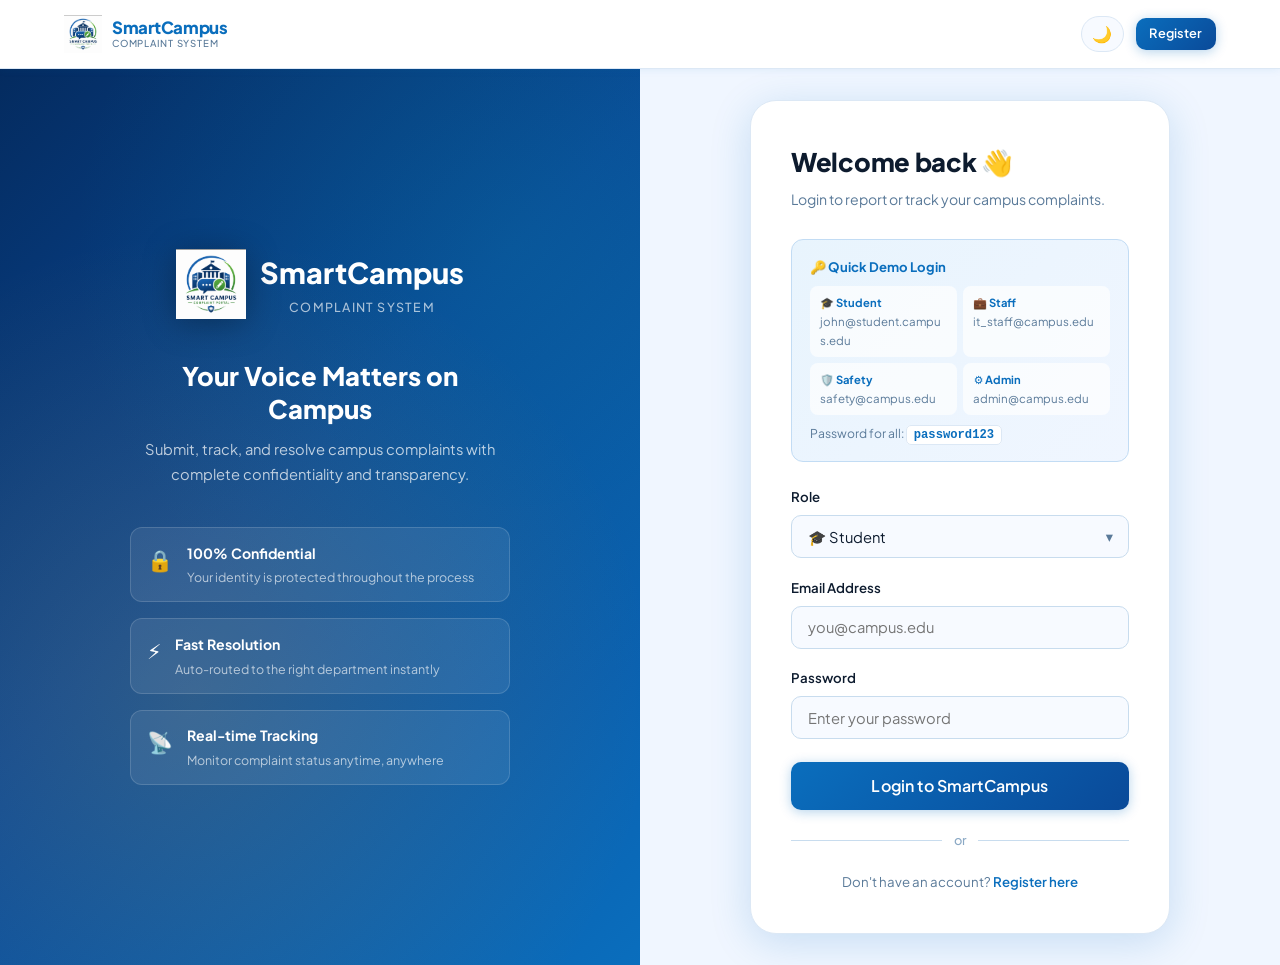
==== commit 837cd841: "fix: rectify MongoDB ObjectId parsing, quote escaping in dashboards, and dynamic category loading" ====
--- a/smart-campus-complaint-system/frontend/admin-dashboard.html
+++ b/smart-campus-complaint-system/frontend/admin-dashboard.html
@@ -999,7 +999,7 @@
         const sc = STATUS_COLORS[c.status] || '#6b7280';
         const pc = PRIORITY_COLORS[c.priority] || '#6b7280';
         return `
-        <div class="complaint-row" onclick='openComplaintModal(${JSON.stringify(c)})'>
+        <div class="complaint-row" onclick="openComplaintModalById('${c.id}')">
             <div class="complaint-row-left">
                 <div class="complaint-num">${c.complaintNumber || '#'+c.id}</div>
                 <div class="complaint-desc">${c.description||'No description'}</div>
@@ -1013,7 +1013,7 @@
             <div class="complaint-row-right">
                 <span class="status-badge" style="background:${sc}22;color:${sc};">${(c.status||'').replace(/_/g,' ')}</span>
                 <span class="status-badge" style="background:${pc}22;color:${pc};">${c.priority||'—'}</span>
-                <button class="btn btn-primary btn-xs" onclick="event.stopPropagation();openComplaintModal(${JSON.stringify(c).replace(/"/g,'&quot;')})">Manage</button>
+                <button class="btn btn-primary btn-xs" onclick="event.stopPropagation();openComplaintModalById('${c.id}')">Manage</button>
             </div>
         </div>`;
     }).join('');
@@ -1021,6 +1021,10 @@
 
 // Complaint Modal
 let activeCId = null;
+function openComplaintModalById(id) {
+    const c = allComplaints.find(item => String(item.id) === String(id));
+    if (c) openComplaintModal(c);
+}
 async function openComplaintModal(c) {
     activeCId = c.id;
     document.getElementById('cm-title').textContent = `Manage Complaint ${c.complaintNumber||'#'+c.id}`;
@@ -1052,7 +1056,7 @@
                 <div style="display:flex;flex-wrap:wrap;gap:10px;margin-top:6px;">
                     ${attachments.map(a => {
                         const isImage = (a.fileType || '').startsWith('image/');
-                        const viewUrl = `http://localhost:8080/api/attachments/view/${a.filePath}`;
+                        const viewUrl = `${API_BASE}/attachments/view/${a.filePath}`;
                         if (isImage) {
                             return `<a href="${viewUrl}" target="_blank" title="${a.fileName}" style="display:block;">
                                 <img src="${viewUrl}"
@@ -1141,8 +1145,8 @@
             <td>${u.phoneNumber||'—'}</td>
             <td>
                 <div style="display:flex;gap:0.4rem;flex-wrap:wrap;">
-                    <button class="btn btn-secondary btn-xs" onclick="openRoleModal(${u.id},'${u.name||u.email}','${u.role}')">✏️ Role</button>
-                    <button class="btn btn-danger btn-xs" onclick="openDeleteModal(${u.id},'${u.name||u.email}')">🗑️</button>
+                    <button class="btn btn-secondary btn-xs" onclick="openRoleModalById('${u.id}')">✏️ Role</button>
+                    <button class="btn btn-danger btn-xs" onclick="openDeleteModalById('${u.id}')">🗑️</button>
                 </div>
             </td>
         </tr>`;
@@ -1151,6 +1155,14 @@
 
 // Role Modal
 let activeUserId = null;
+function openRoleModalById(id) {
+    const u = allUsers.find(item => String(item.id) === String(id));
+    if (u) openRoleModal(u.id, u.name || u.email, u.role);
+}
+function openDeleteModalById(id) {
+    const u = allUsers.find(item => String(item.id) === String(id));
+    if (u) openDeleteModal(u.id, u.name || u.email);
+}
 function openRoleModal(id, name, currentRole) {
     activeUserId = id;
     document.getElementById('rm-user-name').textContent = name;
